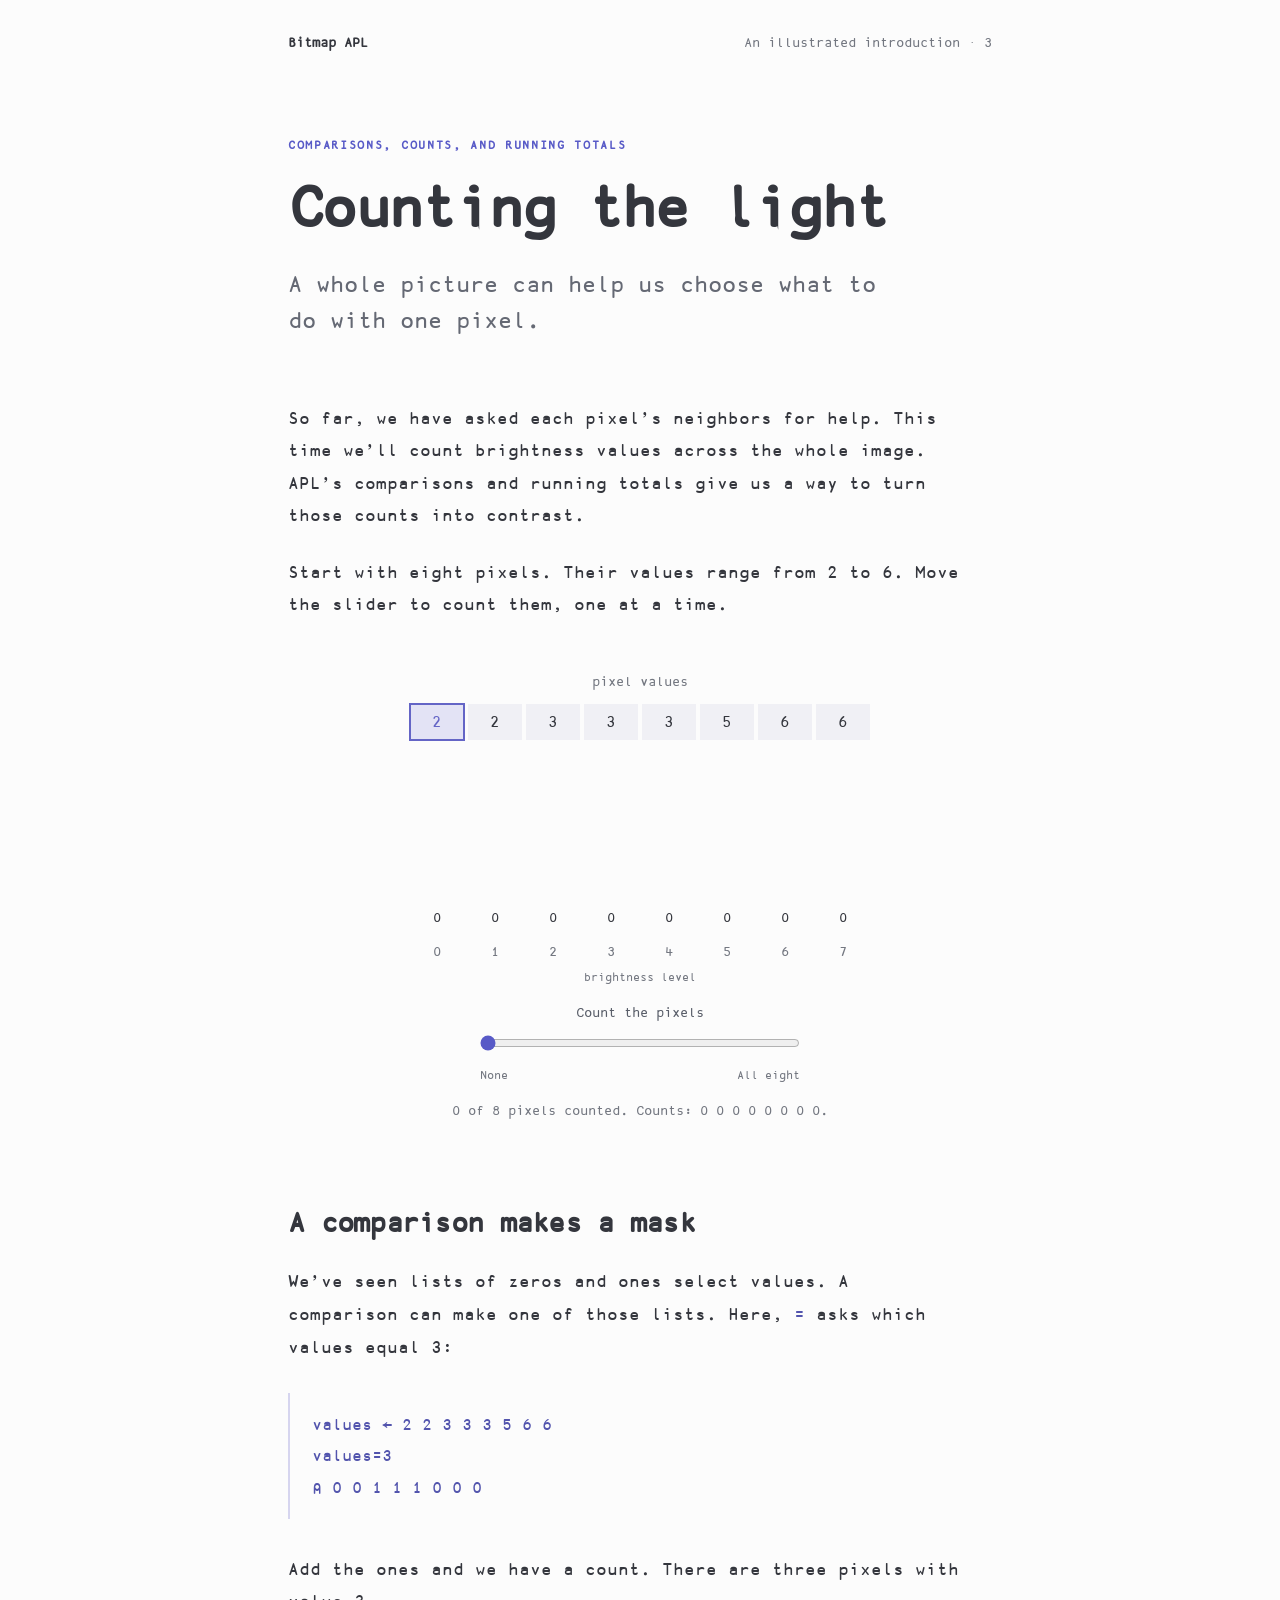
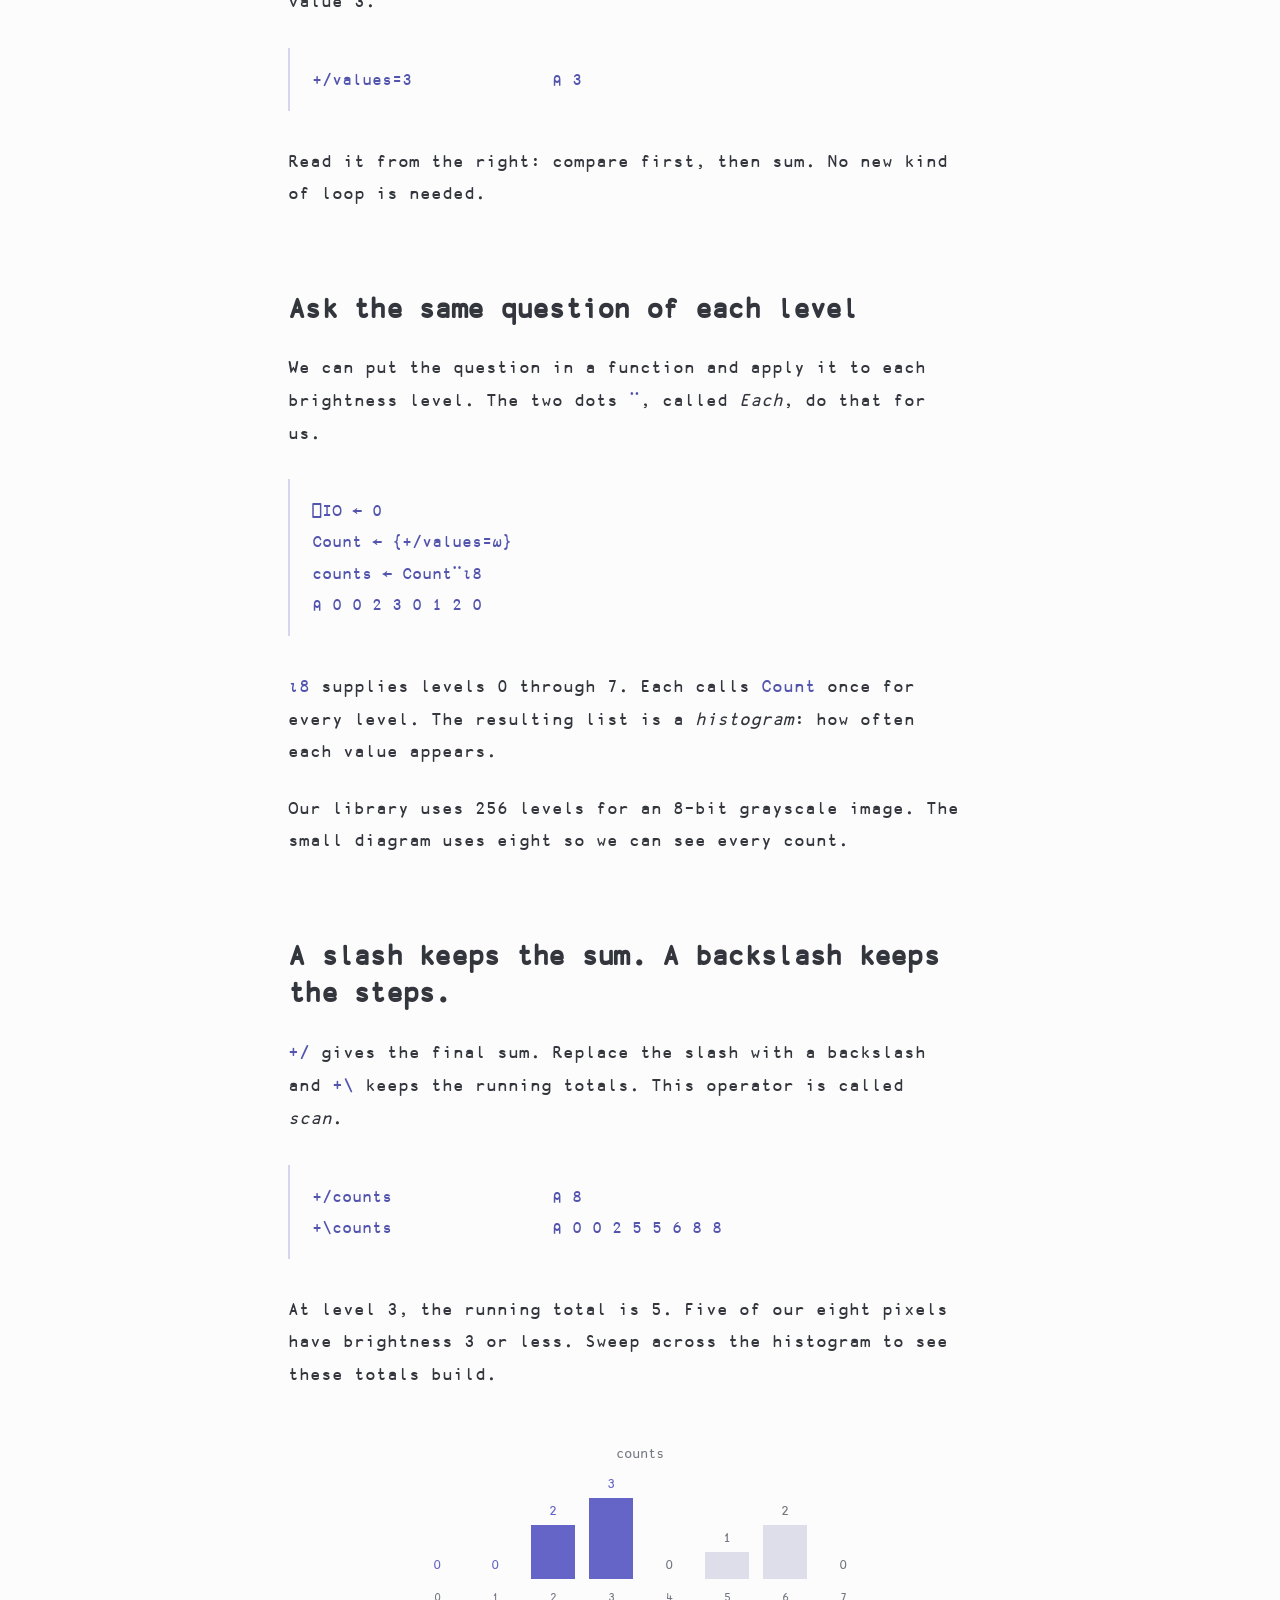
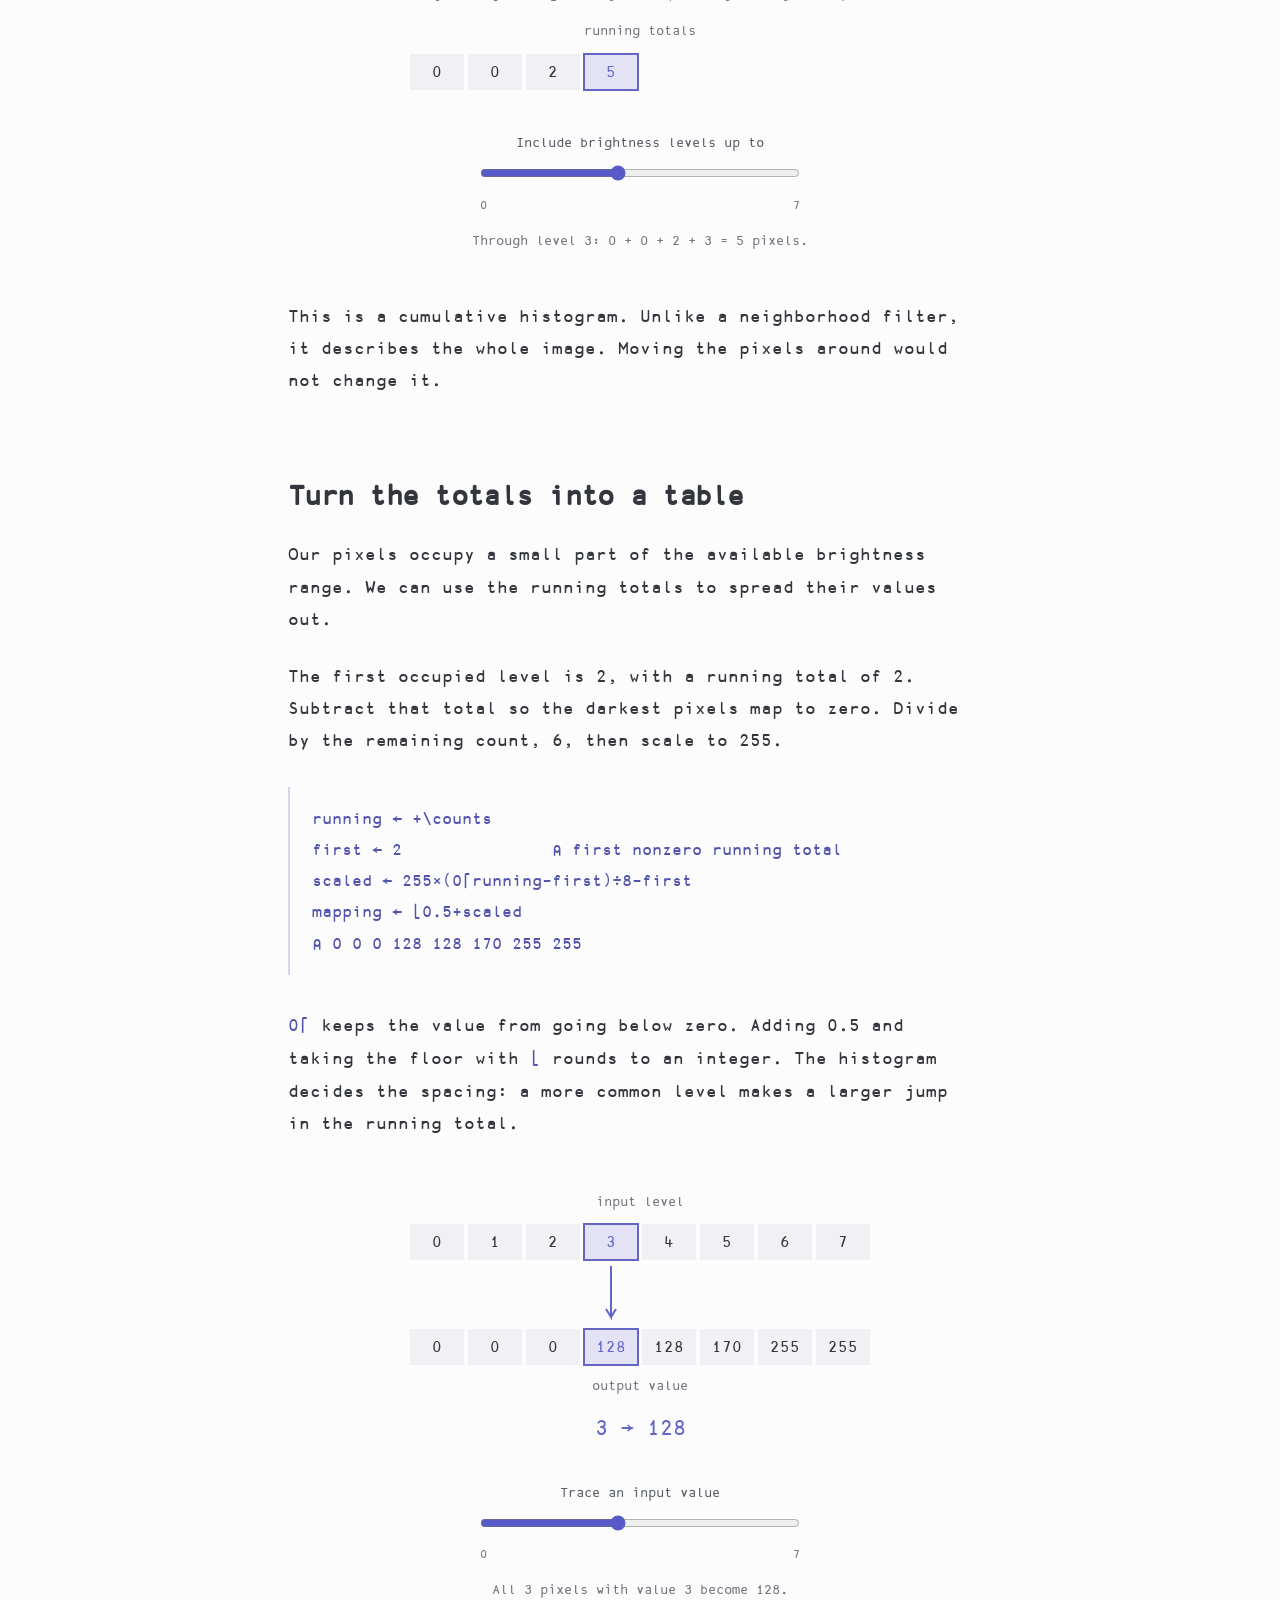
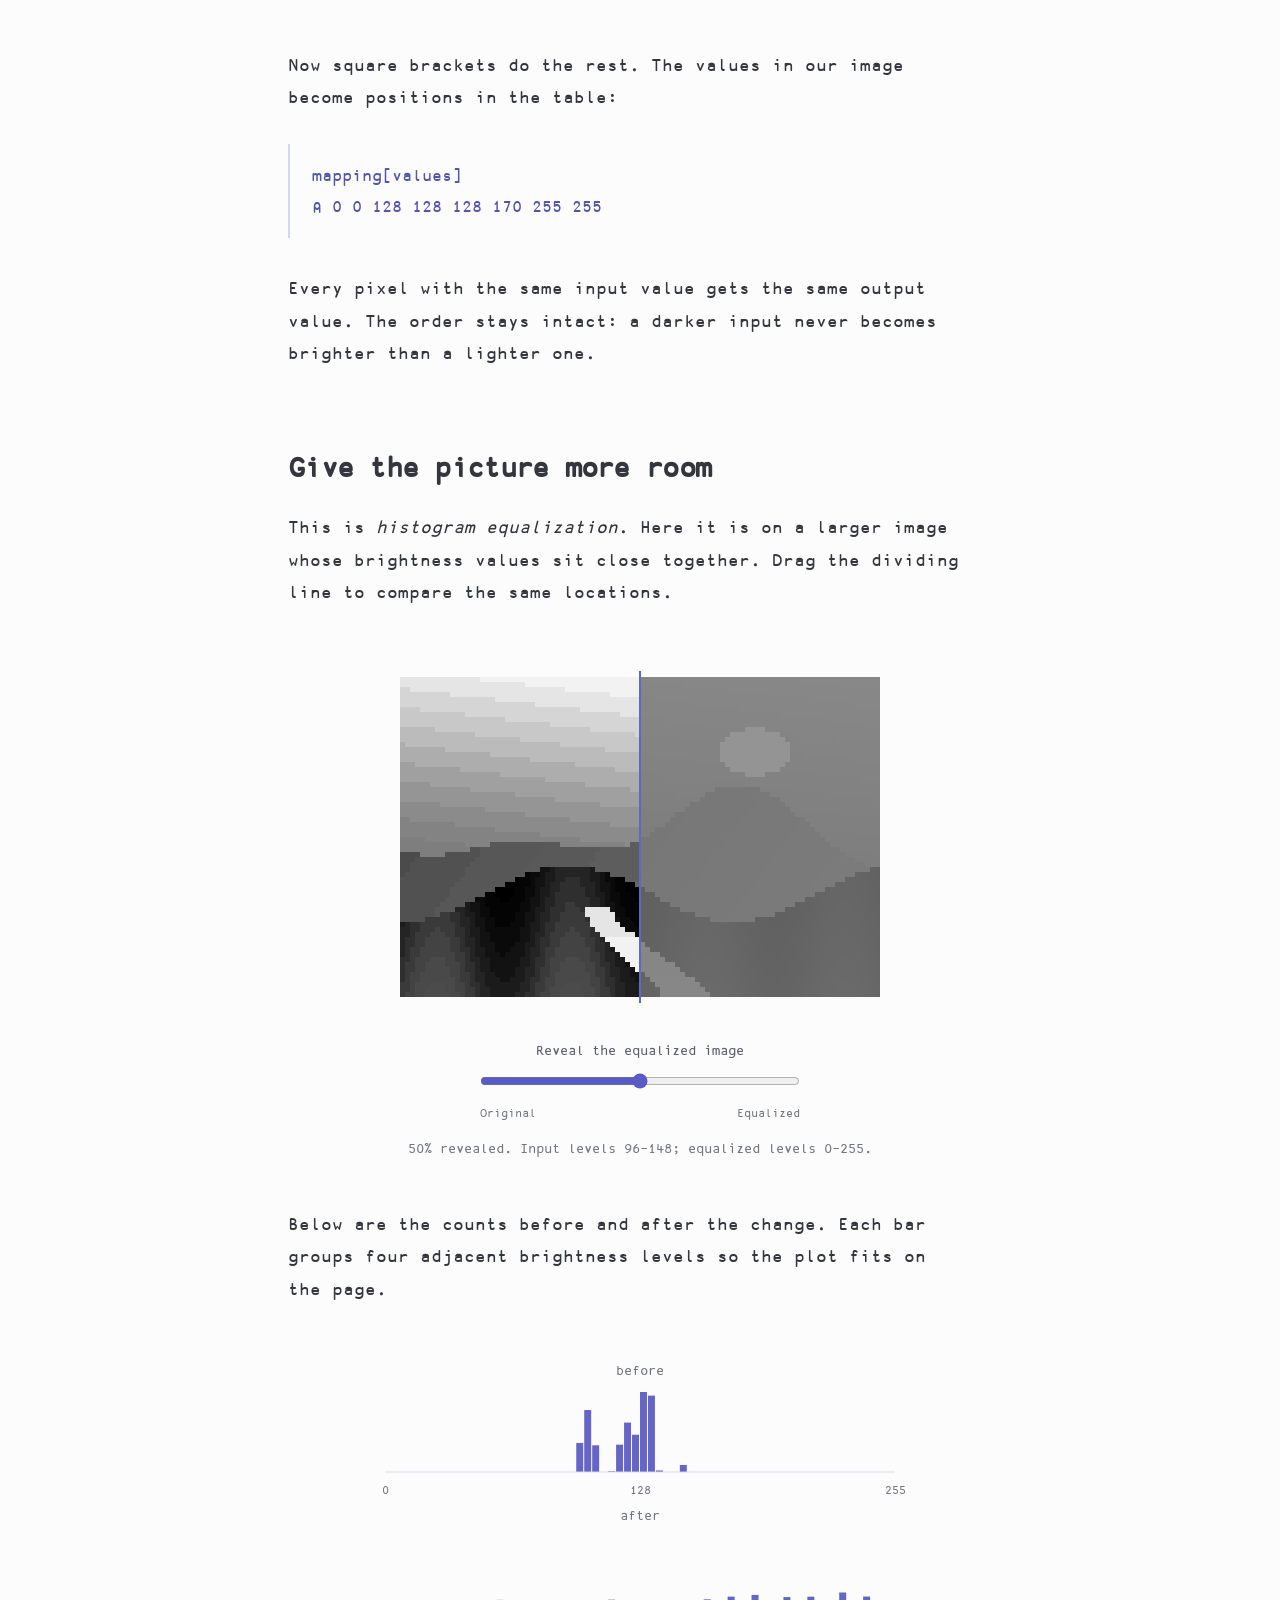
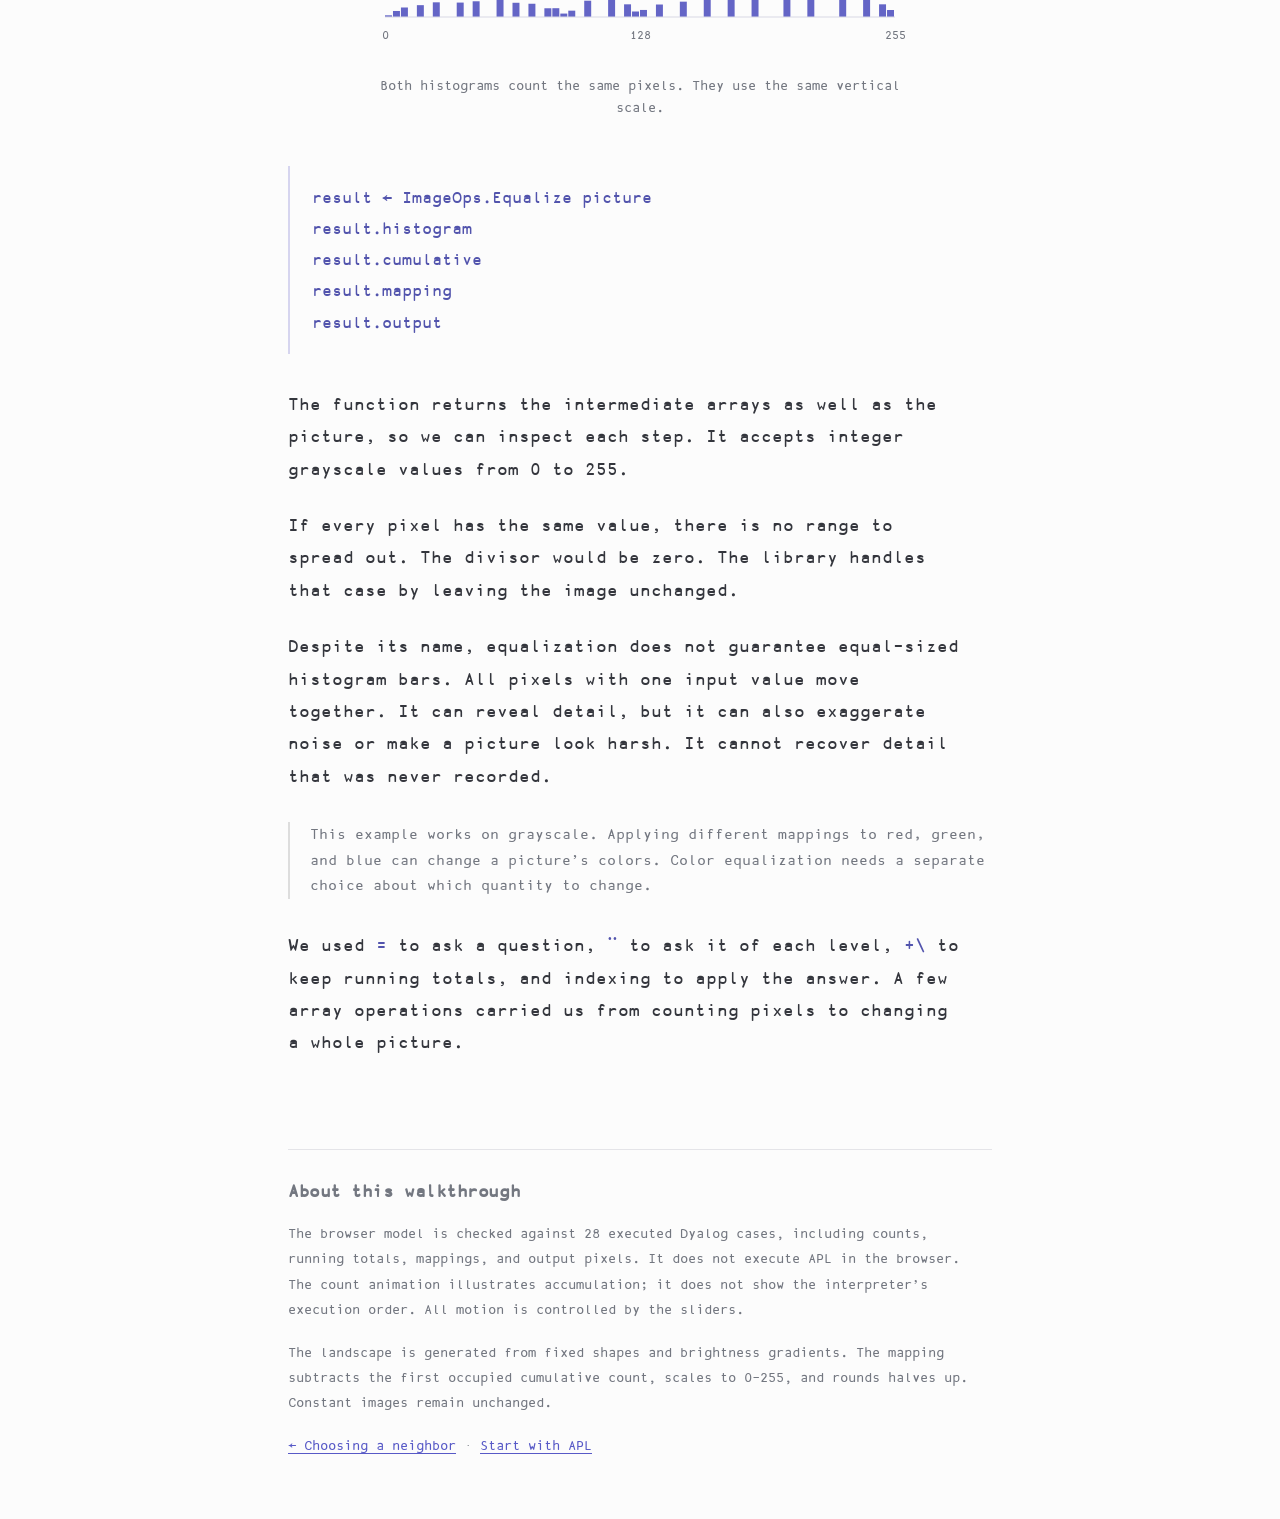
==== web/contrast.html @ f4c988bf "Add illustrated histogram equalization walkthrough" ====
<!doctype html>
<html lang="en">
<head><meta charset="utf-8"><meta name="viewport" content="width=device-width, initial-scale=1"><title>Counting the light — Bitmap APL</title><meta name="description" content="Learn APL comparisons, Each, cumulative scan, and table lookup through animated histogram equalization."><link rel="stylesheet" href="style.css"></head>
<body><header><a href="./">Bitmap APL</a><span>An illustrated introduction · 3</span></header>
<main><article>
<div class="opening"><p class="kicker">COMPARISONS, COUNTS, AND RUNNING TOTALS</p><h1>Counting the light</h1><p class="lede">A whole picture can help us choose what to do with one pixel.</p></div>
<p>So far, we have asked each pixel’s neighbors for help. This time we’ll count brightness values across the whole image. APL’s comparisons and running totals give us a way to turn those counts into contrast.</p>
<p>Start with eight pixels. Their values range from 2 to 6. Move the slider to count them, one at a time.</p>
<figure><canvas id="counting" role="img" aria-label="Eight pixel values feed a histogram. The final counts for levels zero through seven are zero, zero, two, three, zero, one, two, zero."></canvas><div class="control"><label for="count-step">Count the pixels</label><input id="count-step" type="range" min="0" max="8" step="0.01" value="0"><span class="ends"><span>None</span><span>All eight</span></span></div><figcaption id="count-caption" aria-live="polite"></figcaption></figure>
<section><h2>A comparison makes a mask</h2>
<p>We’ve seen lists of zeros and ones select values. A comparison can make one of those lists. Here, <code>=</code> asks which values equal 3:</p>
<pre><code>values ← 2 2 3 3 3 5 6 6
values=3
⍝ 0 0 1 1 1 0 0 0</code></pre>
<p>Add the ones and we have a count. There are three pixels with value 3.</p>
<pre><code>+/values=3              ⍝ 3</code></pre>
<p>Read it from the right: compare first, then sum. No new kind of loop is needed.</p>
<h2>Ask the same question of each level</h2>
<p>We can put the question in a function and apply it to each brightness level. The two dots <code>¨</code>, called <em>Each</em>, do that for us.</p>
<pre><code>⎕IO ← 0
Count ← {+/values=⍵}
counts ← Count¨⍳8
⍝ 0 0 2 3 0 1 2 0</code></pre>
<p><code>⍳8</code> supplies levels 0 through 7. Each calls <code>Count</code> once for every level. The resulting list is a <em>histogram</em>: how often each value appears.</p>
<p>Our library uses 256 levels for an 8-bit grayscale image. The small diagram uses eight so we can see every count.</p>
<h2>A slash keeps the sum. A backslash keeps the steps.</h2>
<p><code>+/</code> gives the final sum. Replace the slash with a backslash and <code>+&#92;</code> keeps the running totals. This operator is called <em>scan</em>.</p>
<pre><code>+/counts                ⍝ 8
+&#92;counts                ⍝ 0 0 2 5 5 6 8 8</code></pre>
<p>At level 3, the running total is 5. Five of our eight pixels have brightness 3 or less. Sweep across the histogram to see these totals build.</p>
<figure><canvas id="scanning" role="img" aria-label="A sweep across histogram bins highlights each count and its running total."></canvas><div class="control"><label for="scan-level">Include brightness levels up to</label><input id="scan-level" type="range" min="0" max="7" step="1" value="3"><span class="ends"><span>0</span><span>7</span></span></div><figcaption id="scan-caption" aria-live="polite"></figcaption></figure>
<p>This is a cumulative histogram. Unlike a neighborhood filter, it describes the whole image. Moving the pixels around would not change it.</p>
<h2>Turn the totals into a table</h2>
<p>Our pixels occupy a small part of the available brightness range. We can use the running totals to spread their values out.</p>
<p>The first occupied level is 2, with a running total of 2. Subtract that total so the darkest pixels map to zero. Divide by the remaining count, 6, then scale to 255.</p>
<pre><code>running ← +&#92;counts
first ← 2               ⍝ first nonzero running total
scaled ← 255×(0⌈running-first)÷8-first
mapping ← ⌊0.5+scaled
⍝ 0 0 0 128 128 170 255 255</code></pre>
<p><code>0⌈</code> keeps the value from going below zero. Adding 0.5 and taking the floor with <code>⌊</code> rounds to an integer. The histogram decides the spacing: a more common level makes a larger jump in the running total.</p>
<figure><canvas id="mapping" role="img" aria-label="An input brightness follows a line through a lookup table to its new brightness."></canvas><div class="control"><label for="map-level">Trace an input value</label><input id="map-level" type="range" min="0" max="7" step="1" value="3"><span class="ends"><span>0</span><span>7</span></span></div><figcaption id="map-caption" aria-live="polite"></figcaption></figure>
<p>Now square brackets do the rest. The values in our image become positions in the table:</p>
<pre><code>mapping[values]
⍝ 0 0 128 128 128 170 255 255</code></pre>
<p>Every pixel with the same input value gets the same output value. The order stays intact: a darker input never becomes brighter than a lighter one.</p>
</section>
<section><h2>Give the picture more room</h2>
<p>This is <em>histogram equalization</em>. Here it is on a larger image whose brightness values sit close together. Drag the dividing line to compare the same locations.</p>
<figure><canvas id="contrast-image" role="img" aria-label="A low-contrast generated landscape and its equalized version, separated by an adjustable dividing line."></canvas><div class="control"><label for="contrast-reveal">Reveal the equalized image</label><input id="contrast-reveal" type="range" min="0" max="1" step="0.01" value="0.5"><span class="ends"><span>Original</span><span>Equalized</span></span></div><figcaption id="contrast-caption" aria-live="polite"></figcaption></figure>
<p>Below are the counts before and after the change. Each bar groups four adjacent brightness levels so the plot fits on the page.</p>
<figure><canvas id="contrast-histograms" role="img" aria-label="Before and after histograms show a narrow input range spread across the available output range."></canvas><figcaption>Both histograms count the same pixels. They use the same vertical scale.</figcaption></figure>
<pre><code>result ← ImageOps.Equalize picture
result.histogram
result.cumulative
result.mapping
result.output</code></pre>
<p>The function returns the intermediate arrays as well as the picture, so we can inspect each step. It accepts integer grayscale values from 0 to 255.</p>
<p>If every pixel has the same value, there is no range to spread out. The divisor would be zero. The library handles that case by leaving the image unchanged.</p>
<p>Despite its name, equalization does not guarantee equal-sized histogram bars. All pixels with one input value move together. It can reveal detail, but it can also exaggerate noise or make a picture look harsh. It cannot recover detail that was never recorded.</p>
<aside>This example works on grayscale. Applying different mappings to red, green, and blue can change a picture’s colors. Color equalization needs a separate choice about which quantity to change.</aside>
<p>We used <code>=</code> to ask a question, <code>¨</code> to ask it of each level, <code>+&#92;</code> to keep running totals, and indexing to apply the answer. A few array operations carried us from counting pixels to changing a whole picture.</p>
</section>
<footer><h2>About this walkthrough</h2><p>The browser model is checked against 28 executed Dyalog cases, including counts, running totals, mappings, and output pixels. It does not execute APL in the browser. The count animation illustrates accumulation; it does not show the interpreter’s execution order. All motion is controlled by the sliders.</p><p>The landscape is generated from fixed shapes and brightness gradients. The mapping subtracts the first occupied cumulative count, scales to 0–255, and rounds halves up. Constant images remain unchanged.</p><p><a href="neighborhoods.html">← Choosing a neighbor</a> · <a href="./">Start with APL</a></p></footer>
</article></main><script type="module" src="contrast.mjs"></script>
</body></html>
---- web/style.css ----
@font-face{font-family:APL;src:url('fonts/Apl385.ttf') format('truetype');font-display:swap}
:root{color-scheme:light;--ink:#34363d;--muted:#737780;--accent:#585ac7;--mono:APL,monospace}*{box-sizing:border-box}body{margin:0;background:#fcfcfc;color:var(--ink);font:18px/1.8 -apple-system,BlinkMacSystemFont,'Segoe UI',APL,sans-serif}header{max-width:760px;padding:30px 28px 0;margin:auto;display:flex;justify-content:space-between;gap:20px;font-size:14px;color:var(--muted)}header a{color:var(--ink);font-weight:650;text-decoration:none}main{max-width:760px;margin:auto;padding:0 28px}article>p,section>p{margin:24px 0}.opening{padding:80px 0 20px}.kicker{font-size:12px;font-weight:600;letter-spacing:.14em;color:var(--accent);margin:0 0 16px}h1{font-size:clamp(40px,7vw,60px);letter-spacing:-.045em;line-height:1.12;margin:0 0 26px;font-weight:720}.lede{font-size:24px;line-height:1.5;max-width:600px;color:#656974;margin:0 0 20px}h2{font-size:29px;line-height:1.3;letter-spacing:-.025em;margin:80px 0 24px;font-weight:650}p{max-width:680px}figure{margin:44px -14px 46px;text-align:center}canvas{width:100%;height:340px;display:block;touch-action:pan-y}#window,#edge{height:360px}#passes{height:340px}#edge-image{height:350px}figcaption{font-size:14px;color:var(--muted);line-height:1.6;max-width:580px;margin:16px auto 0;padding:0 16px;min-height:24px}.control{max-width:340px;margin:18px auto 0;padding:0 10px}.control label{display:block;font-size:14px;color:#595e69;line-height:1.5;margin-bottom:8px}input[type=range]{width:100%;accent-color:var(--accent);height:24px;cursor:pointer;margin:0}.ends{display:flex;justify-content:space-between;gap:12px;font-size:12px;line-height:1.5;color:var(--muted)}.with-play{display:flex;align-items:center;gap:16px;max-width:410px}.with-play>div{flex:1}.play{min-width:62px}button{font:inherit;font-size:14px;line-height:1.5;border:1px solid #d7d8df;border-radius:20px;padding:7px 17px;background:transparent;color:var(--accent);cursor:pointer}button:hover{background:#f0f0fa}button:focus-visible,input:focus-visible,a:focus-visible{outline:3px solid #b08a37;outline-offset:4px}a{color:var(--accent);text-underline-offset:3px}code{font-family:var(--mono);font-size:1.02em}p code,aside code{color:#5254ad;white-space:nowrap}pre{font:17px/1.8 var(--mono);margin:30px 0 34px;padding:16px 0 16px 22px;border-left:2px solid #d6d5ef;white-space:pre-wrap;overflow-wrap:anywhere;color:#5254ad}aside{font-size:15px;line-height:1.7;color:var(--muted);border-left:2px solid #ddd;padding-left:20px;margin:30px 0}footer{margin:90px 0 60px;border-top:1px solid #e4e4e8;color:var(--muted);font-size:14px;line-height:1.8}footer h2{font-size:18px;margin:30px 0 12px}footer p{margin:18px 0}.text-button{border:0;border-radius:0;text-decoration:underline;text-underline-offset:3px;padding:0;font-size:14px}.button-row{margin-top:18px}@media(max-width:520px){body{font-size:17px;line-height:1.75}header{padding:22px 22px 0;font-size:13px}main{padding:0 22px}.opening{padding-top:56px}.lede{font-size:21px}h2{font-size:26px;margin-top:66px}pre{font-size:14px;padding-left:14px}figure{margin-left:-12px;margin-right:-12px}canvas{height:310px}#window,#edge{height:350px}#passes{height:310px}#edge-image{height:290px}.control{max-width:300px}header span{max-width:120px;text-align:right}figcaption{font-size:14px}}
@media(prefers-reduced-motion:reduce){*{scroll-behavior:auto!important}}
.opening-expression{margin:30px 0 34px;padding:24px 0;text-align:center}.opening-expression>code{display:block;font:clamp(17px,3.8vw,26px)/1.5 var(--mono);color:var(--accent);overflow-wrap:anywhere}.opening-expression p{font-size:15px;color:var(--muted);min-height:54px;max-width:460px;margin:16px auto}.opening-expression button{min-width:215px}
button[aria-pressed=true]{background:#ededf8;border-color:var(--accent)}
#sorting{height:290px}#noise{height:240px}#morph{height:330px}#composition{height:330px}
.next-article{margin:70px 0 0;padding:24px 0;border-top:1px solid #e4e4e8}.next-article a{font-size:22px}.next-article p{font-size:16px;margin:8px 0}
@media(max-width:520px){#sorting{height:260px}#noise{height:180px}#morph{height:260px}#composition{height:310px}.button-row button{font-size:13px}}
#counting{height:320px}#scanning{height:280px}#mapping{height:280px}#contrast-image{height:370px}#contrast-histograms{height:310px}
@media(max-width:520px){#contrast-image{height:260px}}
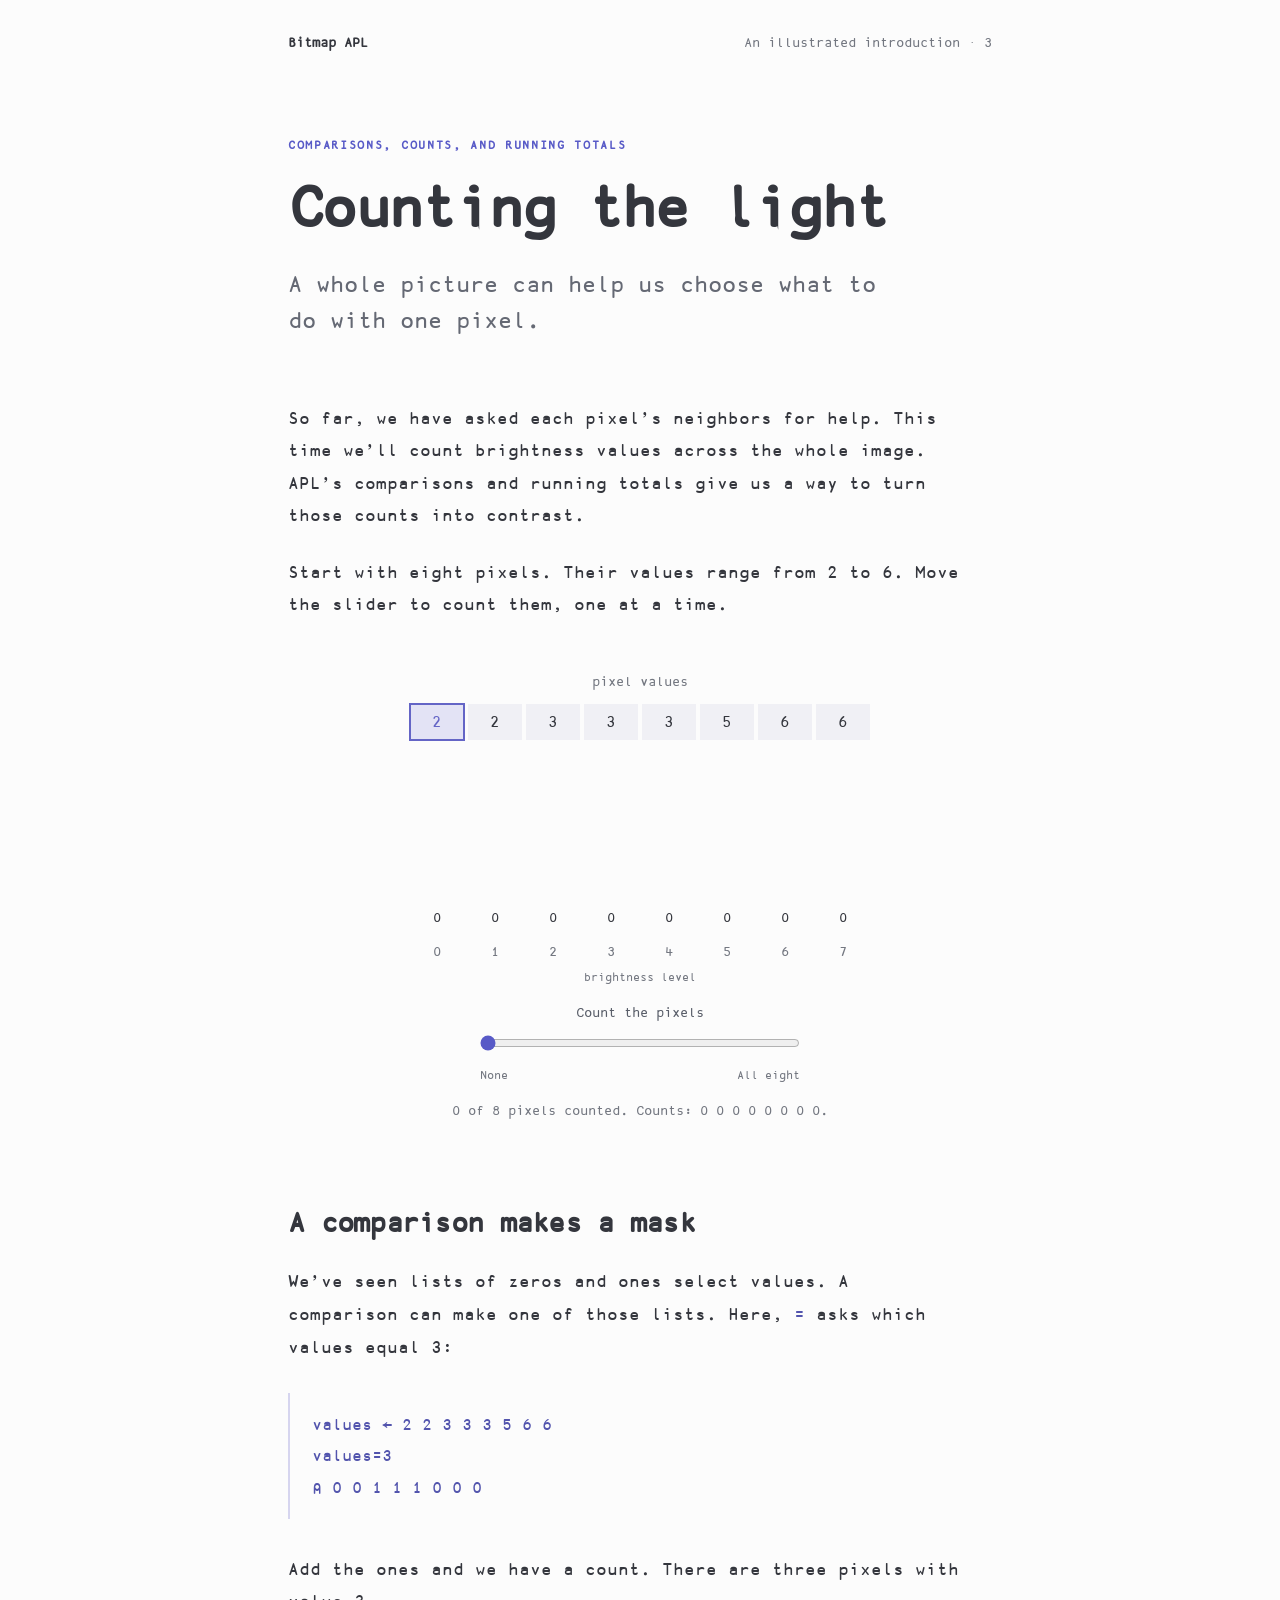
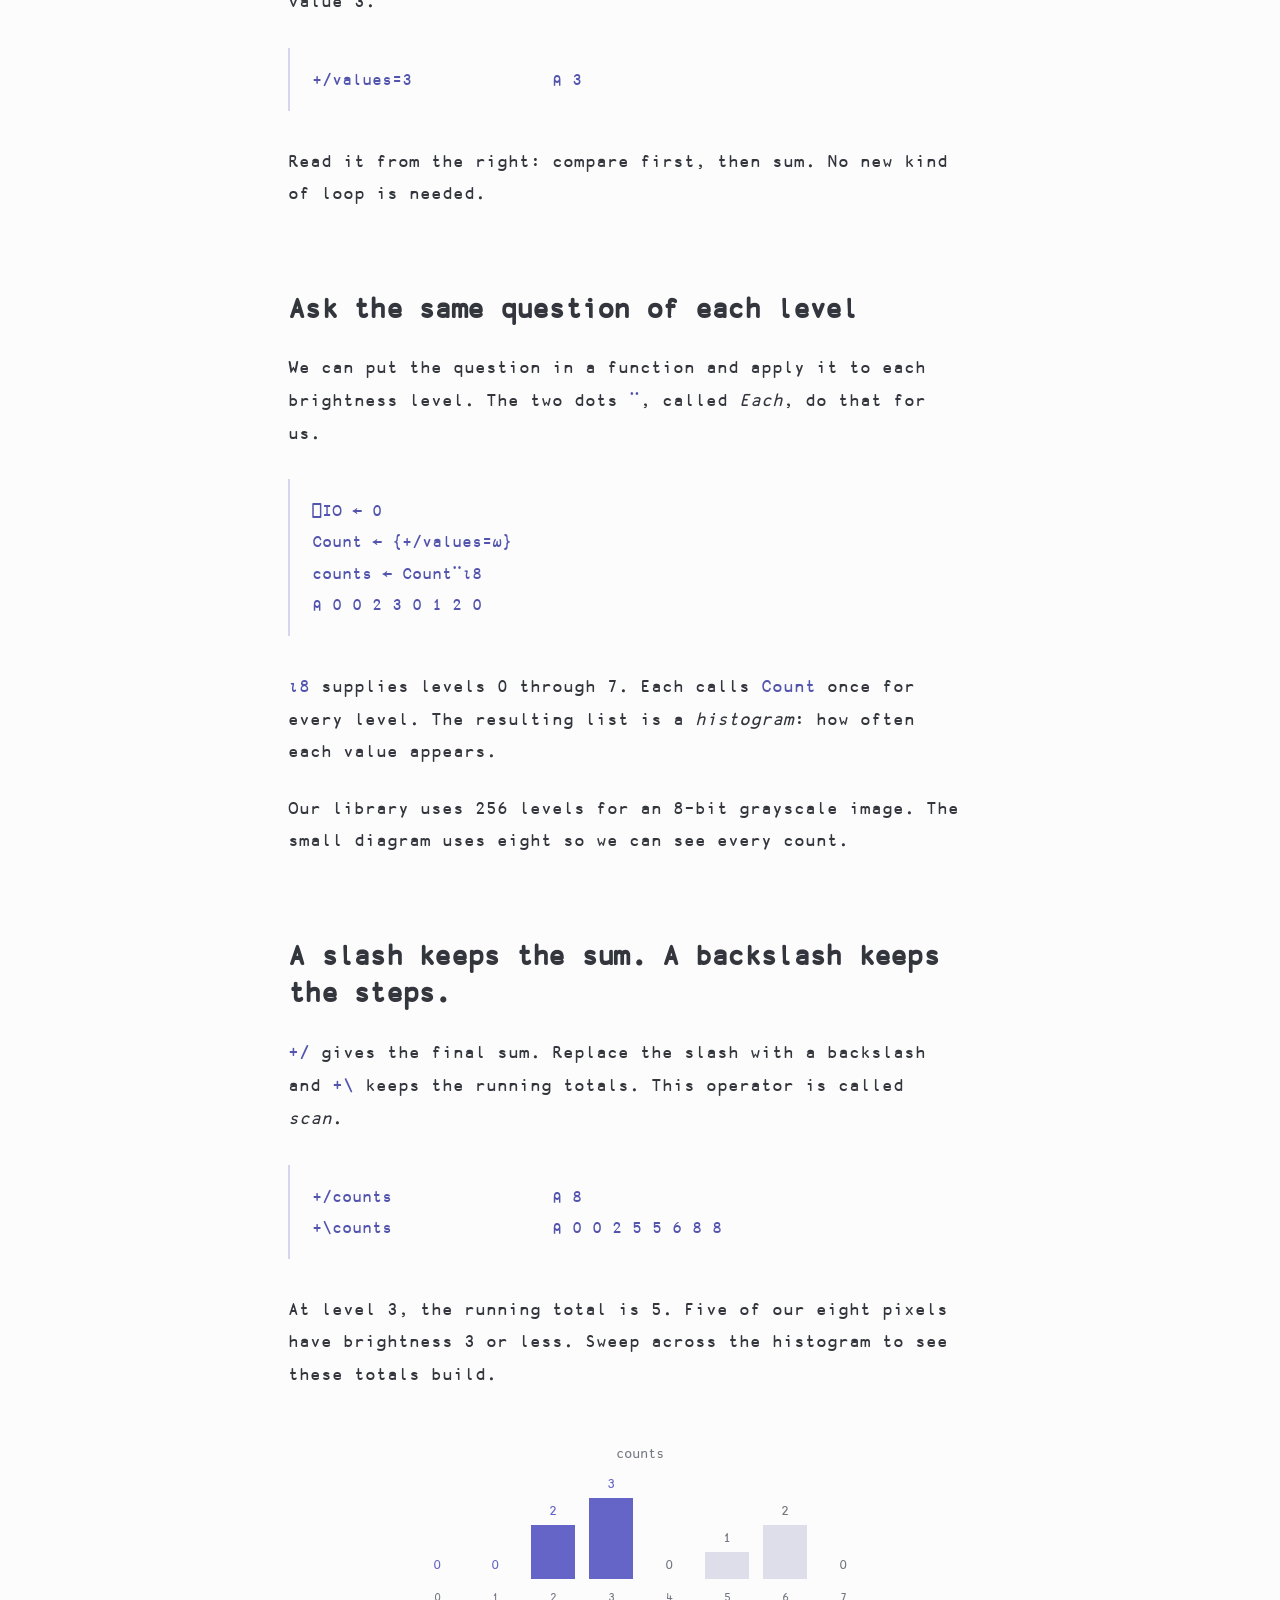
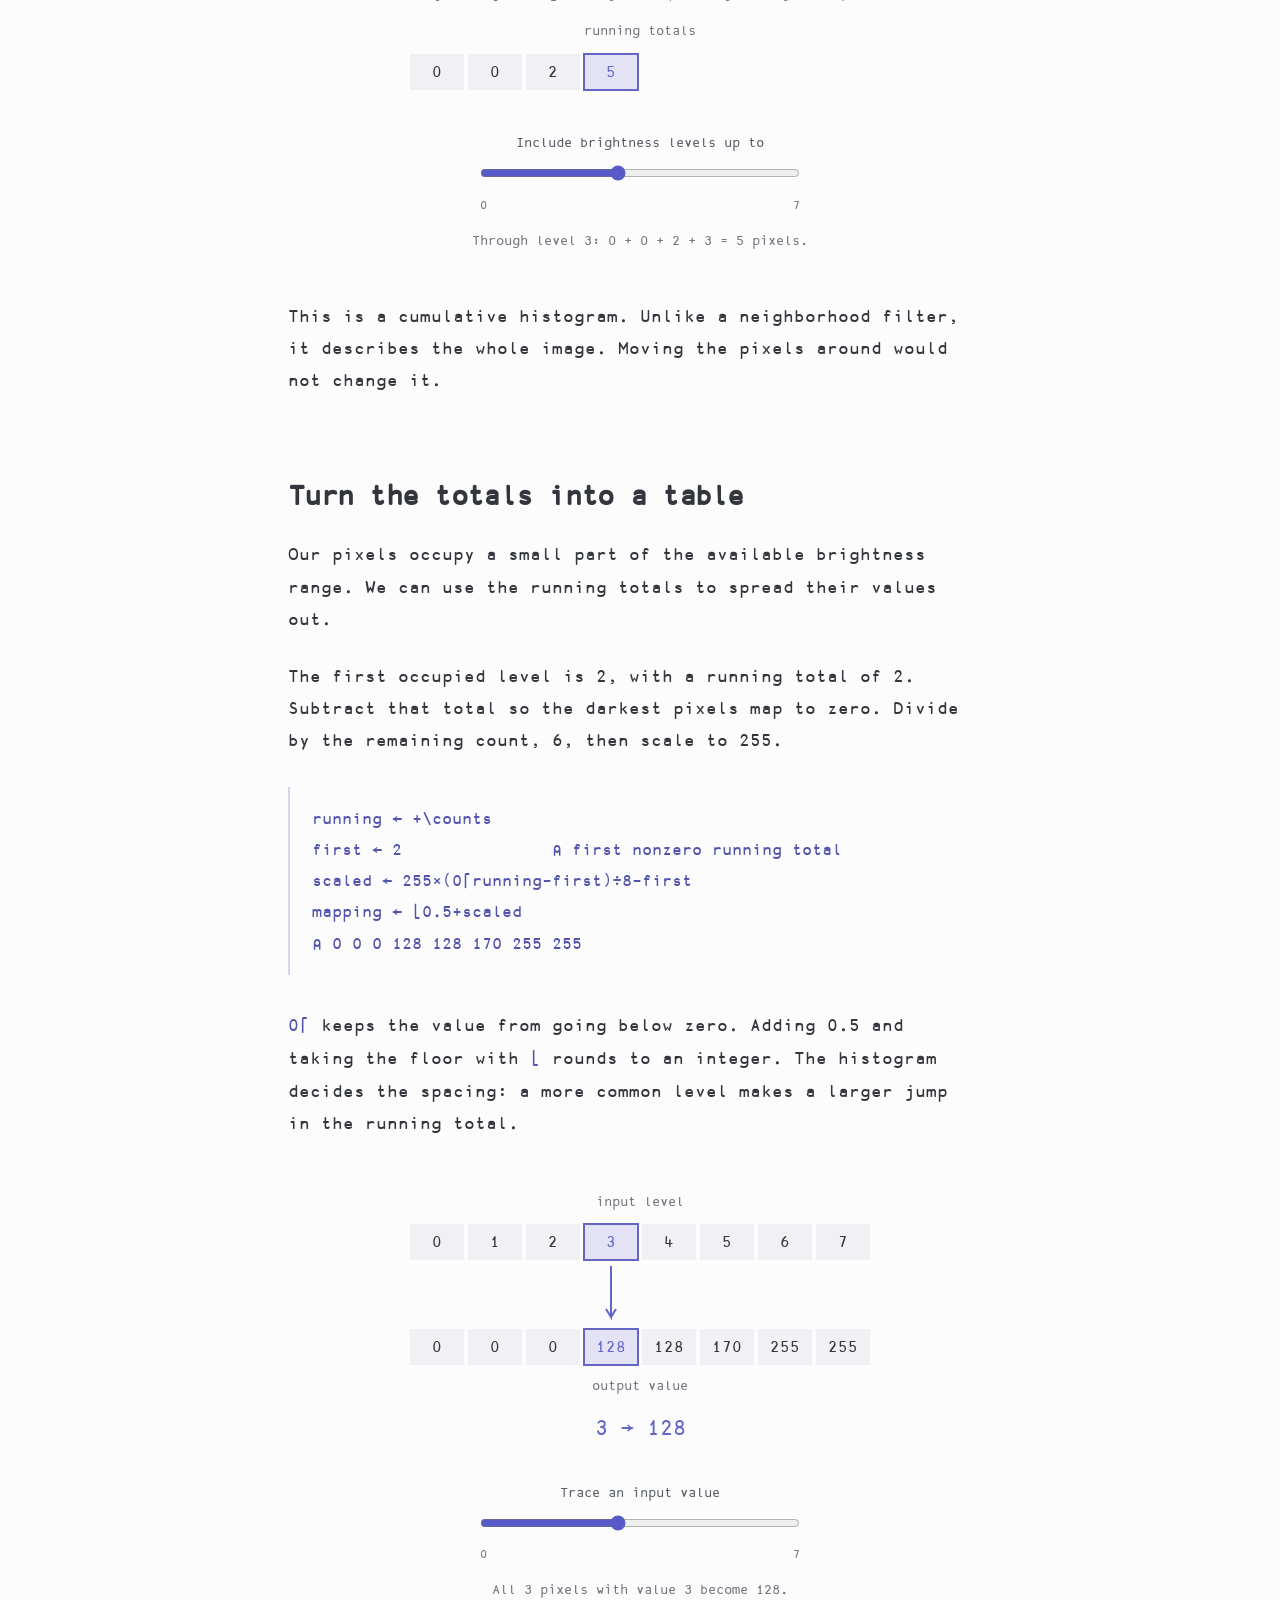
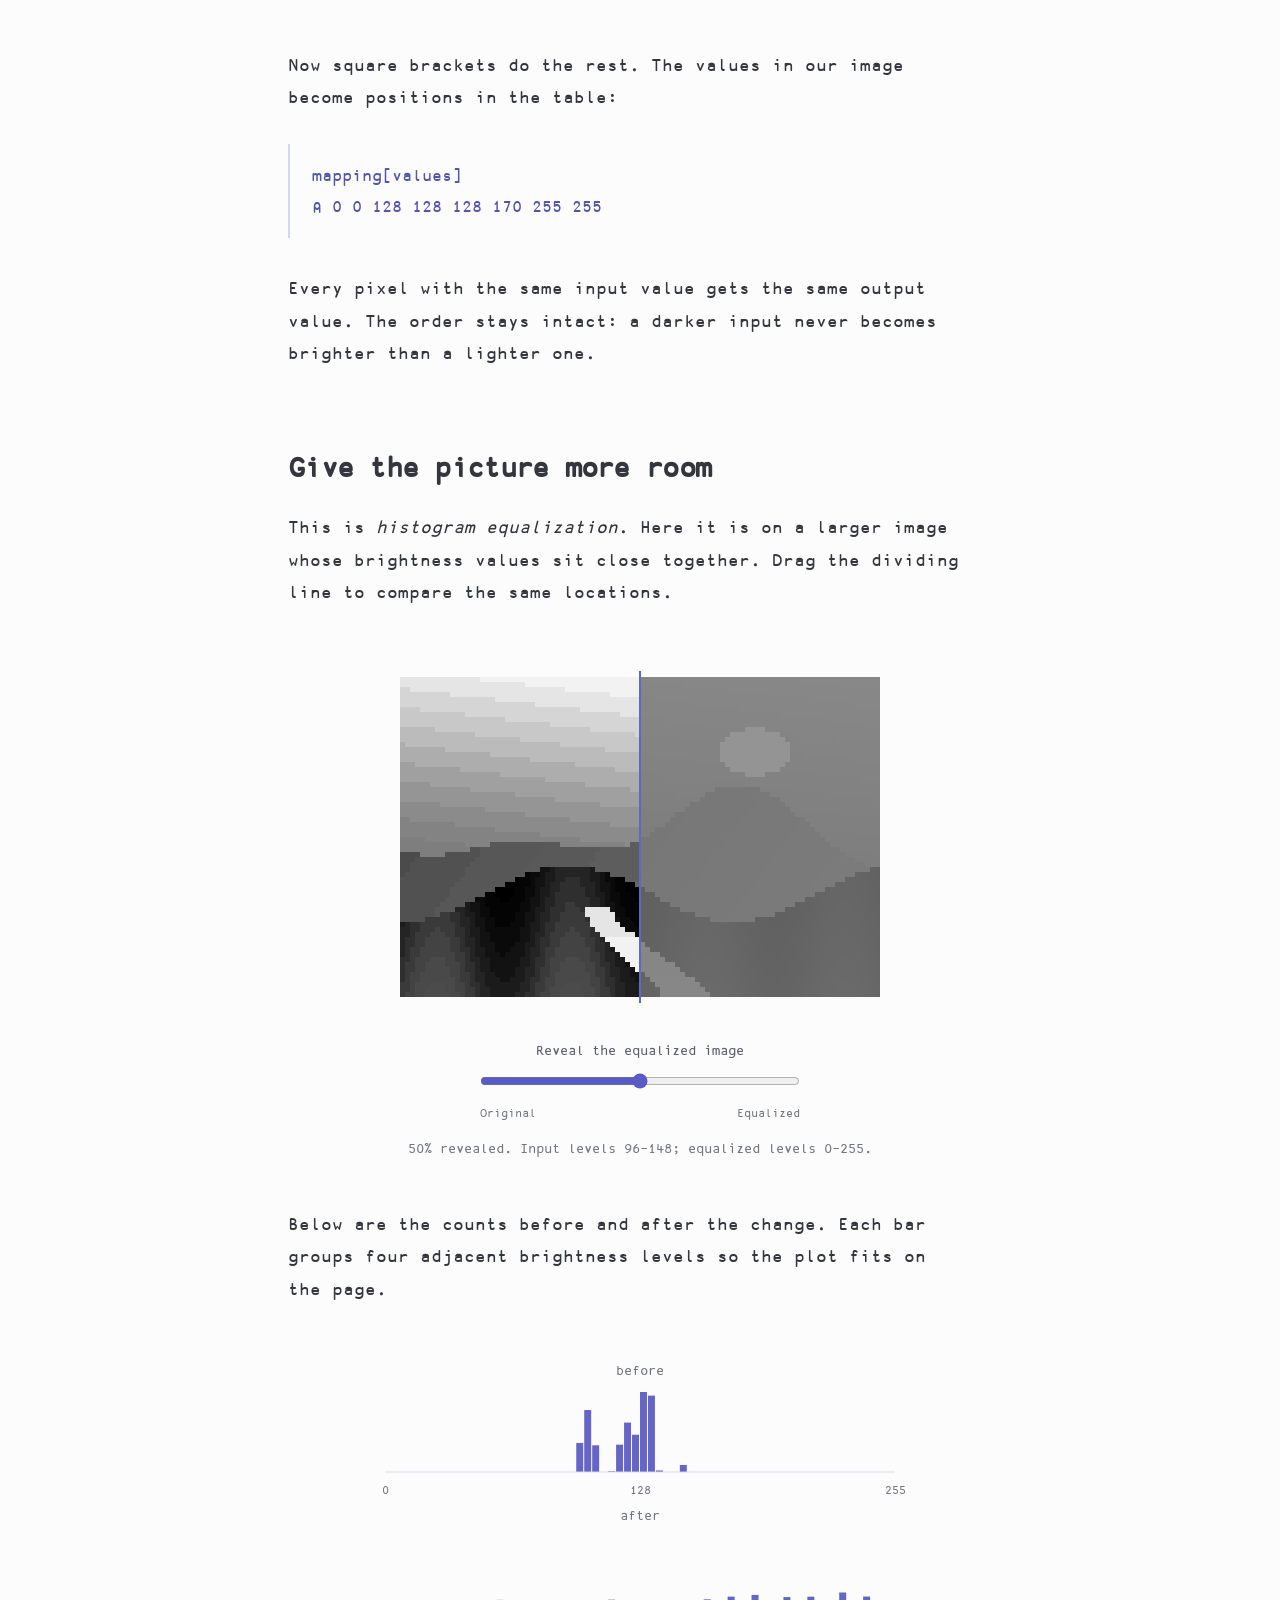
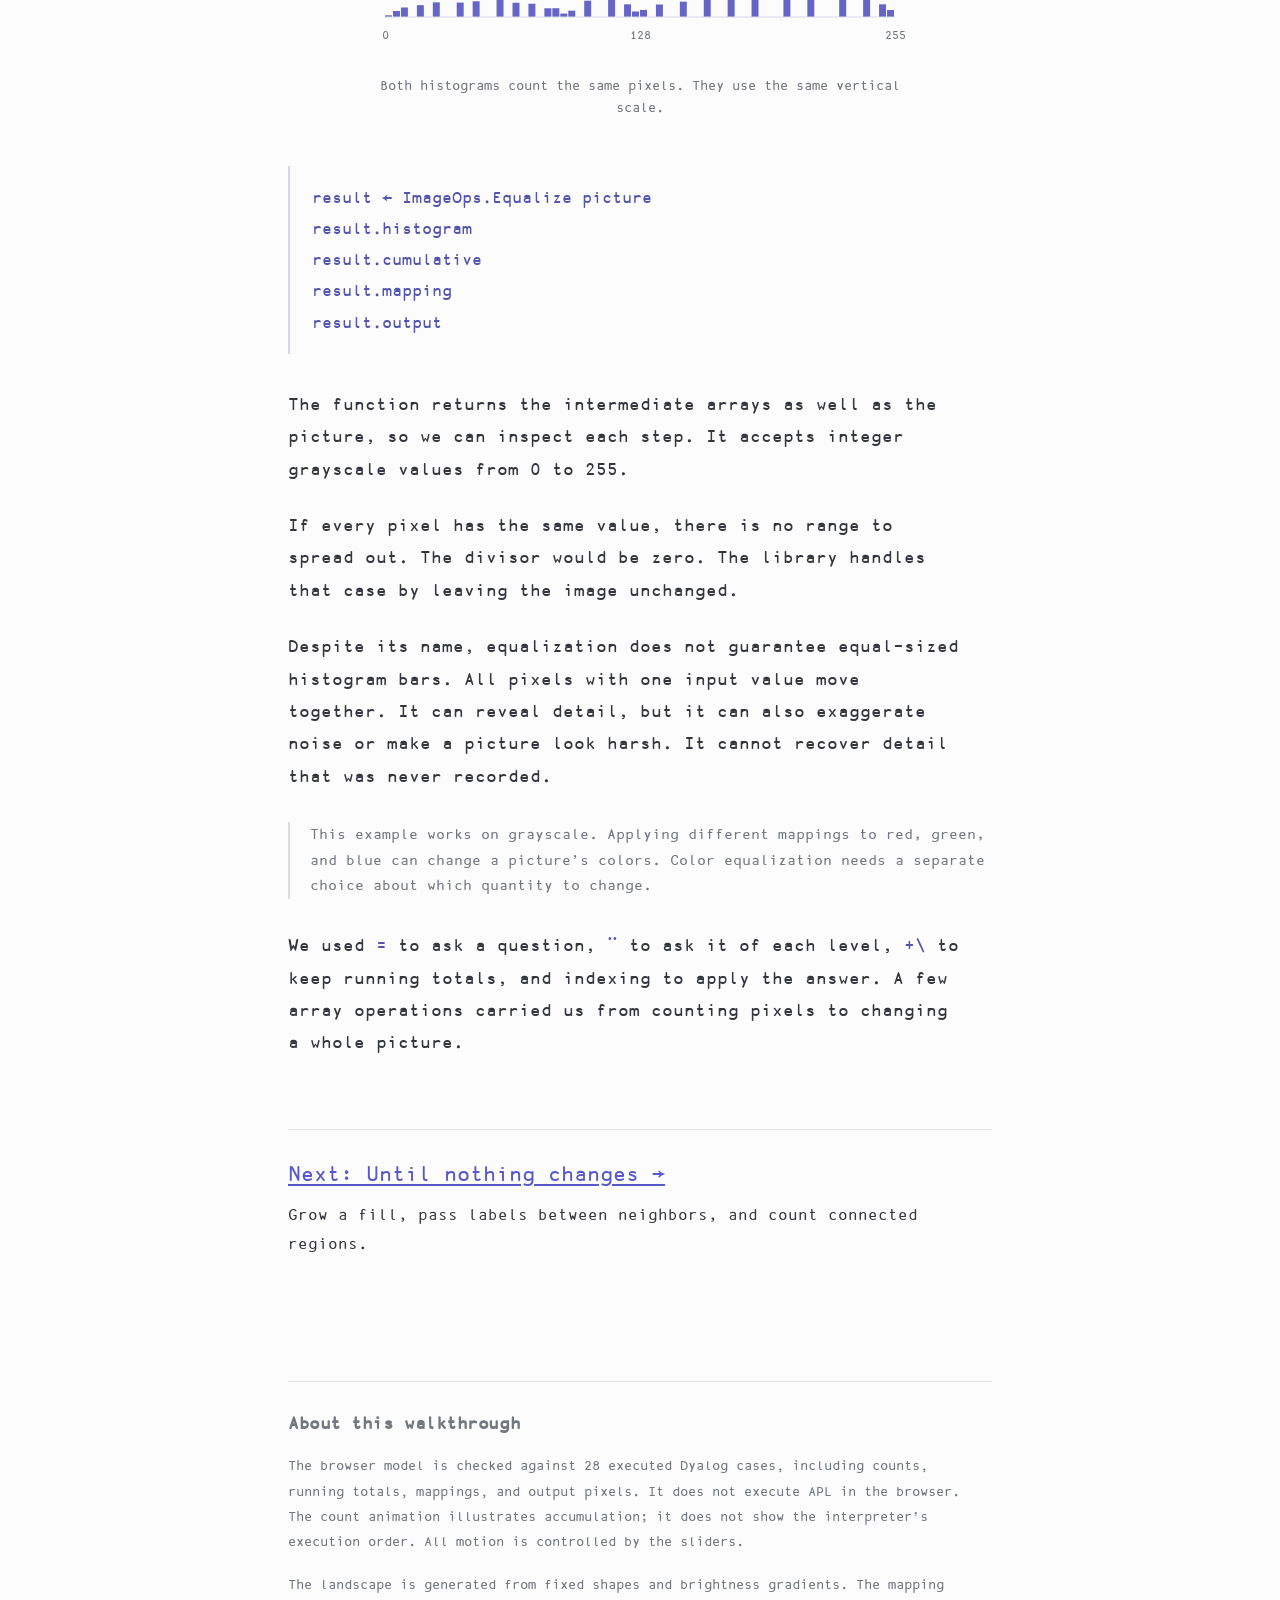
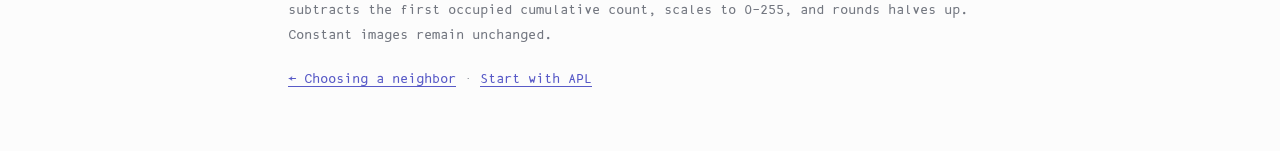
==== commit eaf8fb7c: "Add animated flood fill and connected-region walkthrough" ====
--- a/web/contrast.html
+++ b/web/contrast.html
@@ -61,6 +61,7 @@
 <aside>This example works on grayscale. Applying different mappings to red, green, and blue can change a picture’s colors. Color equalization needs a separate choice about which quantity to change.</aside>
 <p>We used <code>=</code> to ask a question, <code>¨</code> to ask it of each level, <code>+&#92;</code> to keep running totals, and indexing to apply the answer. A few array operations carried us from counting pixels to changing a whole picture.</p>
 </section>
+<nav class="next-article" aria-label="Next article"><a href="regions.html">Next: Until nothing changes →</a><p>Grow a fill, pass labels between neighbors, and count connected regions.</p></nav>
 <footer><h2>About this walkthrough</h2><p>The browser model is checked against 28 executed Dyalog cases, including counts, running totals, mappings, and output pixels. It does not execute APL in the browser. The count animation illustrates accumulation; it does not show the interpreter’s execution order. All motion is controlled by the sliders.</p><p>The landscape is generated from fixed shapes and brightness gradients. The mapping subtracts the first occupied cumulative count, scales to 0–255, and rounds halves up. Constant images remain unchanged.</p><p><a href="neighborhoods.html">← Choosing a neighbor</a> · <a href="./">Start with APL</a></p></footer>
 </article></main><script type="module" src="contrast.mjs"></script>
 </body></html>
--- a/web/style.css
+++ b/web/style.css
@@ -8,3 +8,6 @@
 @media(max-width:520px){#sorting{height:260px}#noise{height:180px}#morph{height:260px}#composition{height:310px}.button-row button{font-size:13px}}
 #counting{height:320px}#scanning{height:280px}#mapping{height:280px}#contrast-image{height:370px}#contrast-histograms{height:310px}
 @media(max-width:520px){#contrast-image{height:260px}}
+.control select{width:100%;font:inherit;font-size:14px;color:var(--ink);background:#fcfcfc;border:1px solid #d7d8df;border-radius:6px;padding:9px}.control select:focus-visible{outline:3px solid #b08a37;outline-offset:4px}
+#fill-grid,#labels-grid{height:340px}.region-summary{min-height:220px;font-size:14px;margin:24px auto 0;max-width:330px;color:var(--muted)}.region-summary table{width:100%;border-collapse:collapse}.region-summary th,.region-summary td{padding:5px 12px;border-bottom:1px solid #e4e4e8}.region-summary caption{margin-bottom:10px;color:var(--ink)}
+@media(max-width:520px){#fill-grid,#labels-grid{height:290px}}
